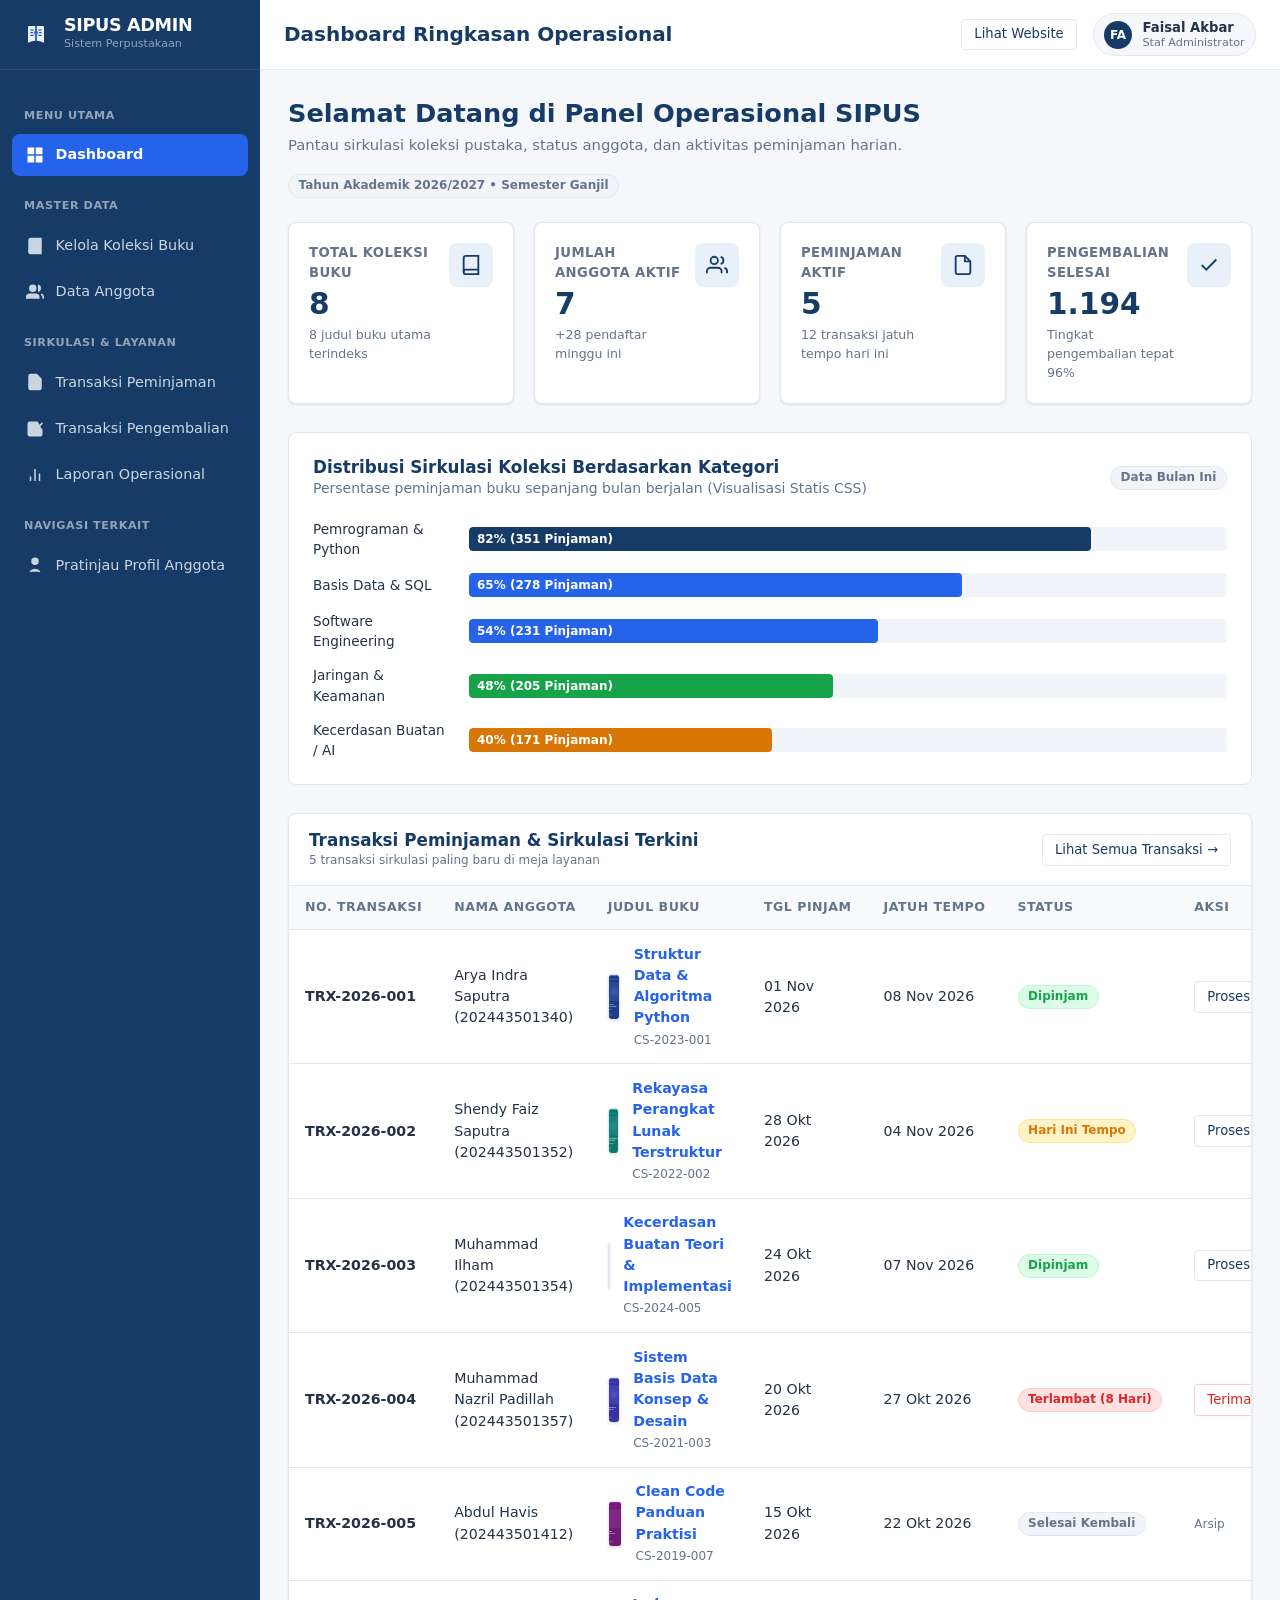
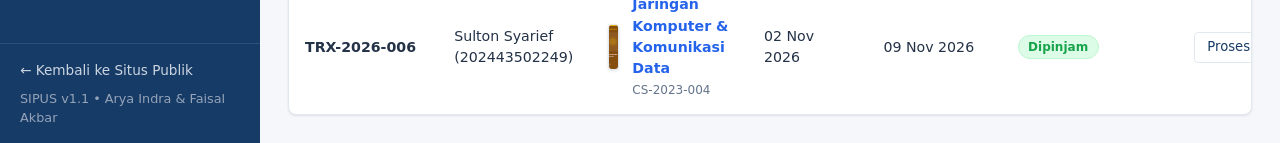
==== dashboard.html @ 01eb5b6e "alvaro anjing" ====
<!DOCTYPE html>
<html lang="id">
<head>
  <meta charset="UTF-8">
  <meta name="viewport" content="width=device-width, initial-scale=1.0">
  <title>Dashboard Administrasi - SIPUS</title>
  <link rel="stylesheet" href="css/style.css">
</head>
<body>

  <div class="admin-shell">
    <!-- Sidebar Navigasi Admin (FR-005) -->
    <aside class="admin-sidebar">
      <div class="admin-sidebar-header">
        <a href="dashboard.html" class="admin-brand">
          <img src="assets/images/logo.svg" alt="SIPUS Logo" style="width: 32px; height: 32px;">
          <div>
            <div class="brand-name" style="font-size: 1.1rem;">SIPUS ADMIN</div>
            <div class="brand-subtitle" style="font-size: 0.7rem;">Sistem Perpustakaan</div>
          </div>
        </a>
      </div>

      <nav class="admin-sidebar-nav">
        <div class="nav-section-title">Menu Utama</div>
        <a href="dashboard.html" class="sidebar-link active">
          <svg class="sidebar-icon" viewBox="0 0 24 24" fill="none" stroke="currentColor" stroke-width="2"><rect x="3" y="3" width="7" height="7"></rect><rect x="14" y="3" width="7" height="7"></rect><rect x="14" y="14" width="7" height="7"></rect><rect x="3" y="14" width="7" height="7"></rect></svg>
          Dashboard
        </a>

        <div class="nav-section-title">Master Data</div>
        <a href="buku.html" class="sidebar-link">
          <svg class="sidebar-icon" viewBox="0 0 24 24" fill="none" stroke="currentColor" stroke-width="2"><path d="M4 19.5A2.5 2.5 0 0 1 6.5 17H20"></path><path d="M6.5 2H20v20H6.5A2.5 2.5 0 0 1 4 19.5v-15A2.5 2.5 0 0 1 6.5 2z"></path></svg>
          Kelola Koleksi Buku
        </a>
        <a href="anggota.html" class="sidebar-link">
          <svg class="sidebar-icon" viewBox="0 0 24 24" fill="none" stroke="currentColor" stroke-width="2"><path d="M17 21v-2a4 4 0 0 0-4-4H5a4 4 0 0 0-4 4v2"></path><circle cx="9" cy="7" r="4"></circle><path d="M23 21v-2a4 4 0 0 0-3-3.87"></path><path d="M16 3.13a4 4 0 0 1 0 7.75"></path></svg>
          Data Anggota
        </a>

        <div class="nav-section-title">Sirkulasi & Layanan</div>
        <a href="peminjaman.html" class="sidebar-link">
          <svg class="sidebar-icon" viewBox="0 0 24 24" fill="none" stroke="currentColor" stroke-width="2"><path d="M14 2H6a2 2 0 0 0-2 2v16a2 2 0 0 0 2 2h12a2 2 0 0 0 2-2V8z"></path><polyline points="14 2 14 8 20 8"></polyline><line x1="12" y1="18" x2="12" y2="12"></line><line x1="9" y1="15" x2="15" y2="15"></line></svg>
          Transaksi Peminjaman
        </a>
        <a href="pengembalian.html" class="sidebar-link">
          <svg class="sidebar-icon" viewBox="0 0 24 24" fill="none" stroke="currentColor" stroke-width="2"><polyline points="9 11 12 14 22 4"></polyline><path d="M21 12v7a2 2 0 0 1-2 2H5a2 2 0 0 1-2-2V5a2 2 0 0 1 2-2h11"></path></svg>
          Transaksi Pengembalian
        </a>
        <a href="laporan.html" class="sidebar-link">
          <svg class="sidebar-icon" viewBox="0 0 24 24" fill="none" stroke="currentColor" stroke-width="2"><line x1="18" y1="20" x2="18" y2="10"></line><line x1="12" y1="20" x2="12" y2="4"></line><line x1="6" y1="20" x2="6" y2="14"></line></svg>
          Laporan Operasional
        </a>

        <div class="nav-section-title">Navigasi Terkait</div>
        <a href="profil.html" class="sidebar-link">
          <svg class="sidebar-icon" viewBox="0 0 24 24" fill="none" stroke="currentColor" stroke-width="2"><circle cx="12" cy="7" r="4"></circle><path d="M5.5 21a8.5 8.5 0 0 1 13 0"></path></svg>
          Pratinjau Profil Anggota
        </a>
      </nav>

      <div class="admin-sidebar-footer">
        <a href="index.html">&larr; Kembali ke Situs Publik</a>
        <span>SIPUS v1.1 • Arya Indra &amp; Faisal Akbar</span>
      </div>
    </aside>

    <!-- Main Panel -->
    <div class="admin-main">
      <!-- Topbar -->
      <header class="admin-topbar">
        <div class="admin-topbar-title">
          <h2>Dashboard Ringkasan Operasional</h2>
        </div>

        <div class="admin-topbar-actions">
          <a href="index.html" class="btn btn-secondary btn-sm">Lihat Website</a>
          <div class="user-badge">
            <div class="user-avatar">FA</div>
            <div class="user-info">
              <div class="user-name">Faisal Akbar</div>
              <div class="user-role">Staf Administrator</div>
            </div>
          </div>
        </div>
      </header>

      <!-- Content Area -->
      <main class="admin-content">
        <!-- Page Header -->
        <div class="page-header">
          <div class="page-header-text">
            <h1>Selamat Datang di Panel Operasional SIPUS</h1>
            <p>Pantau sirkulasi koleksi pustaka, status anggota, dan aktivitas peminjaman harian.</p>
          </div>
          <div>
            <span class="badge badge-neutral">Tahun Akademik 2026/2027 • Semester Ganjil</span>
          </div>
        </div>

        <!-- 4 Stat Cards (FR-005) -->
        <div class="stats-grid">
          <div class="stat-card">
            <div class="stat-info">
              <span class="stat-label">Total Koleksi Buku</span>
              <span class="stat-value">1,480</span>
              <span class="stat-desc">8 judul buku utama terindeks</span>
            </div>
            <div class="stat-icon-wrap">
              <svg width="22" height="22" viewBox="0 0 24 24" fill="none" stroke="currentColor" stroke-width="2"><path d="M4 19.5A2.5 2.5 0 0 1 6.5 17H20"></path><path d="M6.5 2H20v20H6.5A2.5 2.5 0 0 1 4 19.5v-15A2.5 2.5 0 0 1 6.5 2z"></path></svg>
            </div>
          </div>

          <div class="stat-card">
            <div class="stat-info">
              <span class="stat-label">Jumlah Anggota Aktif</span>
              <span class="stat-value">3,240</span>
              <span class="stat-desc">+28 pendaftar minggu ini</span>
            </div>
            <div class="stat-icon-wrap">
              <svg width="22" height="22" viewBox="0 0 24 24" fill="none" stroke="currentColor" stroke-width="2"><path d="M17 21v-2a4 4 0 0 0-4-4H5a4 4 0 0 0-4 4v2"></path><circle cx="9" cy="7" r="4"></circle><path d="M23 21v-2a4 4 0 0 0-3-3.87"></path><path d="M16 3.13a4 4 0 0 1 0 7.75"></path></svg>
            </div>
          </div>

          <div class="stat-card">
            <div class="stat-info">
              <span class="stat-label">Peminjaman Aktif</span>
              <span class="stat-value">428</span>
              <span class="stat-desc">12 transaksi jatuh tempo hari ini</span>
            </div>
            <div class="stat-icon-wrap">
              <svg width="22" height="22" viewBox="0 0 24 24" fill="none" stroke="currentColor" stroke-width="2"><path d="M14 2H6a2 2 0 0 0-2 2v16a2 2 0 0 0 2 2h12a2 2 0 0 0 2-2V8z"></path><polyline points="14 2 14 8 20 8"></polyline></svg>
            </div>
          </div>

          <div class="stat-card">
            <div class="stat-info">
              <span class="stat-label">Pengembalian Selesai</span>
              <span class="stat-value">1,192</span>
              <span class="stat-desc">Tingkat pengembalian tepat 96%</span>
            </div>
            <div class="stat-icon-wrap">
              <svg width="22" height="22" viewBox="0 0 24 24" fill="none" stroke="currentColor" stroke-width="2"><polyline points="20 6 9 17 4 12"></polyline></svg>
            </div>
          </div>
        </div>

        <!-- Visual Statis Berbasis HTML/CSS (FR-005) -->
        <div class="report-chart-box">
          <div style="display: flex; justify-content: space-between; align-items: center; margin-bottom: 0.5rem;">
            <div>
              <h3 class="card-title">Distribusi Sirkulasi Koleksi Berdasarkan Kategori</h3>
              <p class="text-sm text-muted" style="margin: 0;">Persentase peminjaman buku sepanjang bulan berjalan (Visualisasi Statis CSS)</p>
            </div>
            <span class="badge badge-neutral">Data Bulan Ini</span>
          </div>

          <div class="bar-chart-static">
            <div class="bar-row">
              <span class="bar-label">Pemrograman & Python</span>
              <div class="bar-track">
                <div class="bar-fill bar-fill-navy" style="width: 82%;">82% (351 Pinjaman)</div>
              </div>
            </div>
            <div class="bar-row">
              <span class="bar-label">Basis Data & SQL</span>
              <div class="bar-track">
                <div class="bar-fill bar-fill-accent" style="width: 65%;">65% (278 Pinjaman)</div>
              </div>
            </div>
            <div class="bar-row">
              <span class="bar-label">Software Engineering</span>
              <div class="bar-track">
                <div class="bar-fill bar-fill-accent" style="width: 54%;">54% (231 Pinjaman)</div>
              </div>
            </div>
            <div class="bar-row">
              <span class="bar-label">Jaringan & Keamanan</span>
              <div class="bar-track">
                <div class="bar-fill bar-fill-success" style="width: 48%;">48% (205 Pinjaman)</div>
              </div>
            </div>
            <div class="bar-row">
              <span class="bar-label">Kecerdasan Buatan / AI</span>
              <div class="bar-track">
                <div class="bar-fill bar-fill-warning" style="width: 40%;">40% (171 Pinjaman)</div>
              </div>
            </div>
          </div>
        </div>

        <!-- Tabel Transaksi Terbaru (FR-005) -->
        <div class="card">
          <div class="card-header">
            <div>
              <h3 class="card-title">Transaksi Peminjaman & Sirkulasi Terkini</h3>
              <p class="text-xs text-muted" style="margin: 0;">5 transaksi sirkulasi paling baru di meja layanan</p>
            </div>
            <a href="peminjaman.html" class="btn btn-secondary btn-sm">Lihat Semua Transaksi &rarr;</a>
          </div>

          <div class="table-responsive">
            <table class="data-table">
              <thead>
                <tr>
                  <th>No. Transaksi</th>
                  <th>Nama Anggota</th>
                  <th>Judul Buku</th>
                  <th>Tgl Pinjam</th>
                  <th>Jatuh Tempo</th>
                  <th>Status</th>
                  <th>Aksi</th>
                </tr>
              </thead>
              <tbody>
                <tr>
                  <td><strong>TRX-2026-001</strong></td>
                  <td>Arya Indra Saputra (202443501340)</td>
                  <td>
                    <div class="table-book-cell">
                      <a href="detail-buku.html"><img src="assets/images/books/buku-1.svg" alt="Sampul" class="table-book-thumb" style="width: 34px; height: 46px;"></a>
                      <div>
                        <div style="font-weight: 600;"><a href="detail-buku.html">Struktur Data &amp; Algoritma Python</a></div>
                        <span class="text-xs text-muted">CS-2023-001</span>
                      </div>
                    </div>
                  </td>
                  <td>01 Nov 2026</td>
                  <td>08 Nov 2026</td>
                  <td><span class="badge badge-success">Dipinjam</span></td>
                  <td><a href="pengembalian.html" class="btn btn-secondary btn-sm">Proses Kembali</a></td>
                </tr>
                <tr>
                  <td><strong>TRX-2026-002</strong></td>
                  <td>Shendy Faiz Saputra (202443501352)</td>
                  <td>
                    <div class="table-book-cell">
                      <a href="detail-buku.html"><img src="assets/images/books/buku-2.svg" alt="Sampul" class="table-book-thumb" style="width: 34px; height: 46px;"></a>
                      <div>
                        <div style="font-weight: 600;"><a href="detail-buku.html">Rekayasa Perangkat Lunak Terstruktur</a></div>
                        <span class="text-xs text-muted">CS-2022-002</span>
                      </div>
                    </div>
                  </td>
                  <td>28 Okt 2026</td>
                  <td>04 Nov 2026</td>
                  <td><span class="badge badge-warning">Hari Ini Tempo</span></td>
                  <td><a href="pengembalian.html" class="btn btn-secondary btn-sm">Proses Kembali</a></td>
                </tr>
                <tr>
                  <td><strong>TRX-2026-003</strong></td>
                  <td>Muhammad Ilham (202443501354)</td>
                  <td>
                    <div class="table-book-cell">
                      <a href="detail-buku.html"><img src="assets/images/books/buku-5.svg" alt="Sampul" class="table-book-thumb" style="width: 34px; height: 46px;"></a>
                      <div>
                        <div style="font-weight: 600;"><a href="detail-buku.html">Kecerdasan Buatan Teori &amp; Implementasi</a></div>
                        <span class="text-xs text-muted">CS-2024-005</span>
                      </div>
                    </div>
                  </td>
                  <td>24 Okt 2026</td>
                  <td>07 Nov 2026</td>
                  <td><span class="badge badge-success">Dipinjam</span></td>
                  <td><a href="pengembalian.html" class="btn btn-secondary btn-sm">Proses Kembali</a></td>
                </tr>
                <tr>
                  <td><strong>TRX-2026-004</strong></td>
                  <td>Muhammad Nazril Padillah (202443501357)</td>
                  <td>
                    <div class="table-book-cell">
                      <a href="detail-buku.html"><img src="assets/images/books/buku-3.svg" alt="Sampul" class="table-book-thumb" style="width: 34px; height: 46px;"></a>
                      <div>
                        <div style="font-weight: 600;"><a href="detail-buku.html">Sistem Basis Data Konsep &amp; Desain</a></div>
                        <span class="text-xs text-muted">CS-2021-003</span>
                      </div>
                    </div>
                  </td>
                  <td>20 Okt 2026</td>
                  <td>27 Okt 2026</td>
                  <td><span class="badge badge-danger">Terlambat (8 Hari)</span></td>
                  <td><a href="pengembalian.html" class="btn btn-danger btn-sm">Terima Denda</a></td>
                </tr>
                <tr>
                  <td><strong>TRX-2026-005</strong></td>
                  <td>Abdul Havis (202443501412)</td>
                  <td>
                    <div class="table-book-cell">
                      <a href="detail-buku.html"><img src="assets/images/books/buku-7.svg" alt="Sampul" class="table-book-thumb" style="width: 34px; height: 46px;"></a>
                      <div>
                        <div style="font-weight: 600;"><a href="detail-buku.html">Clean Code Panduan Praktisi</a></div>
                        <span class="text-xs text-muted">CS-2019-007</span>
                      </div>
                    </div>
                  </td>
                  <td>15 Okt 2026</td>
                  <td>22 Okt 2026</td>
                  <td><span class="badge badge-neutral">Selesai Kembali</span></td>
                  <td><span class="text-xs text-muted">Arsip</span></td>
                </tr>
                <tr>
                  <td><strong>TRX-2026-006</strong></td>
                  <td>Sulton Syarief (202443502249)</td>
                  <td>
                    <div class="table-book-cell">
                      <a href="detail-buku.html"><img src="assets/images/books/buku-4.svg" alt="Sampul" class="table-book-thumb" style="width: 34px; height: 46px;"></a>
                      <div>
                        <div style="font-weight: 600;"><a href="detail-buku.html">Jaringan Komputer &amp; Komunikasi Data</a></div>
                        <span class="text-xs text-muted">CS-2023-004</span>
                      </div>
                    </div>
                  </td>
                  <td>02 Nov 2026</td>
                  <td>09 Nov 2026</td>
                  <td><span class="badge badge-success">Dipinjam</span></td>
                  <td><a href="pengembalian.html" class="btn btn-secondary btn-sm">Proses Kembali</a></td>
                </tr>
              </tbody>
            </table>
          </div>
        </div>

      </main>
    </div>
  </div>

  <script src="js/sipus.js"></script>
</body>
</html>
---- css/style.css ----
/* ==========================================================================
   SIPUS - SISTEM INFORMASI PERPUSTAKAAN
   Stylesheet Utama (CSS3 Pure - No Framework, No JS)
   Tema: Modern Academic Library
   Acuan: PRD SIPUS Revisi v1.1
   ========================================================================== */

/* --------------------------------------------------------------------------
   1. CSS Variables / Design Tokens
   -------------------------------------------------------------------------- */
:root {
  --primary-navy: #173B67;
  --primary-navy-dark: #0f2744;
  --primary-navy-light: #204c82;
  --secondary-blue: #2563EB;
  --secondary-blue-hover: #1d4ed8;
  --light-blue: #E8F1FA;
  --light-blue-hover: #dbeafe;
  --page-bg: #F5F7FA;
  --surface-white: #FFFFFF;
  --main-text: #243247;
  --secondary-text: #64748B;
  --muted-text: #94A3B8;
  --border-color: #E2E8F0;
  --border-focus: #2563EB;

  /* Status Colors */
  --success: #16A34A;
  --success-bg: #DCFCE7;
  --success-border: #BBF7D0;
  --warning: #D97706;
  --warning-bg: #FEF3C7;
  --warning-border: #FDE68A;
  --danger: #DC2626;
  --danger-bg: #FEE2E2;
  --danger-border: #FECACA;
  --info: #0284C7;
  --info-bg: #E0F2FE;
  --info-border: #BAE6FD;

  /* Typography */
  --font-sans: system-ui, -apple-system, BlinkMacSystemFont, "Segoe UI", Roboto, "Helvetica Neue", Arial, sans-serif;
  --font-mono: ui-monospace, SFMono-Regular, Menlo, Monaco, Consolas, "Liberation Mono", "Courier New", monospace;

  /* Elevation */
  --shadow-sm: 0 1px 2px 0 rgba(15, 23, 42, 0.05);
  --shadow-md: 0 4px 6px -1px rgba(15, 23, 42, 0.07), 0 2px 4px -2px rgba(15, 23, 42, 0.05);
  --shadow-card: 0 1px 3px rgba(15, 23, 42, 0.06), 0 1px 2px rgba(15, 23, 42, 0.04);

  /* Radius */
  --radius-sm: 4px;
  --radius-md: 8px;
  --radius-lg: 12px;
  --radius-full: 9999px;

  /* Spacing */
  --header-height: 70px;
  --sidebar-width: 260px;
  --container-max: 1200px;
}

/* --------------------------------------------------------------------------
   2. Base & Reset
   -------------------------------------------------------------------------- */
*, *::before, *::after {
  box-sizing: border-box;
  margin: 0;
  padding: 0;
}

html {
  font-size: 16px;
  line-height: 1.5;
  color: var(--main-text);
  background-color: var(--page-bg);
  font-family: var(--font-sans);
  -webkit-font-smoothing: antialiased;
  -moz-osx-font-smoothing: grayscale;
}

body {
  min-height: 100vh;
  display: flex;
  flex-direction: column;
  background-color: var(--page-bg);
  color: var(--main-text);
}

img, svg {
  display: block;
  max-width: 100%;
  height: auto;
}

a {
  color: var(--secondary-blue);
  text-decoration: none;
  transition: color 0.15s ease-in-out;
}

a:hover {
  color: var(--secondary-blue-hover);
  text-decoration: underline;
}

ul, ol {
  list-style: none;
}

button, input, select, textarea {
  font: inherit;
  color: inherit;
}

table {
  border-collapse: collapse;
  width: 100%;
}

/* --------------------------------------------------------------------------
   3. Typography Utilities
   -------------------------------------------------------------------------- */
h1, h2, h3, h4, h5, h6 {
  color: var(--primary-navy);
  font-weight: 700;
  line-height: 1.25;
}

h1 { font-size: 2rem; margin-bottom: 0.75rem; }
h2 { font-size: 1.5rem; margin-bottom: 0.5rem; }
h3 { font-size: 1.25rem; margin-bottom: 0.5rem; }
h4 { font-size: 1.1rem; margin-bottom: 0.25rem; }

p {
  color: var(--main-text);
  margin-bottom: 0.75rem;
}

.text-muted {
  color: var(--secondary-text);
}

.text-sm {
  font-size: 0.875rem;
}

.text-xs {
  font-size: 0.75rem;
}

.text-center { text-align: center; }
.text-right { text-align: right; }

.font-medium { font-weight: 500; }
.font-semibold { font-weight: 600; }
.font-bold { font-weight: 700; }

/* --------------------------------------------------------------------------
   4. Layout Containers
   -------------------------------------------------------------------------- */
.container {
  width: 100%;
  max-width: var(--container-max);
  margin-left: auto;
  margin-right: auto;
  padding-left: 1.5rem;
  padding-right: 1.5rem;
}

.public-layout {
  display: flex;
  flex-direction: column;
  min-height: 100vh;
}

.public-layout main {
  flex: 1;
}

/* --------------------------------------------------------------------------
   5. Public Header & Navigation
   -------------------------------------------------------------------------- */
.public-header {
  background-color: var(--surface-white);
  border-bottom: 1px solid var(--border-color);
  position: sticky;
  top: 0;
  z-index: 100;
}

.navbar {
  display: flex;
  align-items: center;
  justify-content: space-between;
  height: var(--header-height);
  gap: 1.5rem;
}

.brand-link {
  display: flex;
  align-items: center;
  gap: 0.75rem;
  text-decoration: none;
}

.brand-logo {
  width: 36px;
  height: 36px;
}

.brand-title {
  display: flex;
  flex-direction: column;
}

.brand-name {
  font-size: 1.2rem;
  font-weight: 800;
  color: var(--primary-navy);
  letter-spacing: -0.02em;
  line-height: 1.1;
}

.brand-subtitle {
  font-size: 0.72rem;
  color: var(--secondary-text);
  font-weight: 500;
}

.nav-menu {
  display: flex;
  align-items: center;
  gap: 0.5rem;
}

.nav-link {
  display: inline-flex;
  align-items: center;
  padding: 0.5rem 0.85rem;
  font-size: 0.925rem;
  font-weight: 500;
  color: var(--main-text);
  border-radius: var(--radius-sm);
  text-decoration: none;
  transition: all 0.15s ease;
}

.nav-link:hover {
  color: var(--primary-navy);
  background-color: var(--light-blue);
  text-decoration: none;
}

.nav-link.active {
  color: var(--secondary-blue);
  background-color: var(--light-blue);
  font-weight: 600;
}

.nav-actions {
  display: flex;
  align-items: center;
  gap: 0.75rem;
}

/* --------------------------------------------------------------------------
   6. Buttons & Inputs
   -------------------------------------------------------------------------- */
.btn {
  display: inline-flex;
  align-items: center;
  justify-content: center;
  gap: 0.5rem;
  padding: 0.55rem 1.1rem;
  font-size: 0.925rem;
  font-weight: 500;
  line-height: 1.4;
  border-radius: var(--radius-md);
  border: 1px solid transparent;
  cursor: pointer;
  text-decoration: none;
  transition: all 0.15s ease-in-out;
  white-space: nowrap;
}

.btn-primary {
  background-color: var(--primary-navy);
  color: var(--surface-white);
  border-color: var(--primary-navy);
}

.btn-primary:hover {
  background-color: var(--primary-navy-dark);
  border-color: var(--primary-navy-dark);
  color: var(--surface-white);
  text-decoration: none;
}

.btn-secondary {
  background-color: var(--surface-white);
  color: var(--primary-navy);
  border-color: var(--border-color);
}

.btn-secondary:hover {
  background-color: var(--light-blue);
  border-color: var(--border-color);
  color: var(--primary-navy);
  text-decoration: none;
}

.btn-accent {
  background-color: var(--secondary-blue);
  color: var(--surface-white);
  border-color: var(--secondary-blue);
}

.btn-accent:hover {
  background-color: var(--secondary-blue-hover);
  border-color: var(--secondary-blue-hover);
  color: var(--surface-white);
  text-decoration: none;
}

.btn-sm {
  padding: 0.35rem 0.75rem;
  font-size: 0.825rem;
  border-radius: var(--radius-sm);
}

.btn-danger {
  background-color: var(--surface-white);
  color: var(--danger);
  border-color: var(--danger-border);
}

.btn-danger:hover {
  background-color: var(--danger-bg);
  color: var(--danger);
  text-decoration: none;
}

.form-group {
  margin-bottom: 1.15rem;
}

.form-label {
  display: block;
  font-size: 0.875rem;
  font-weight: 600;
  color: var(--main-text);
  margin-bottom: 0.4rem;
}

.form-control {
  width: 100%;
  padding: 0.55rem 0.85rem;
  font-size: 0.925rem;
  border: 1px solid var(--border-color);
  border-radius: var(--radius-md);
  background-color: var(--surface-white);
  color: var(--main-text);
  transition: border-color 0.15s ease, box-shadow 0.15s ease;
}

.form-control:focus {
  outline: none;
  border-color: var(--border-focus);
  box-shadow: 0 0 0 3px rgba(37, 99, 235, 0.15);
}

.form-control::placeholder {
  color: var(--muted-text);
}

textarea.form-control {
  resize: vertical;
  min-height: 80px;
}

.form-hint {
  font-size: 0.78rem;
  color: var(--secondary-text);
  margin-top: 0.3rem;
}

.form-row {
  display: grid;
  grid-template-columns: repeat(auto-fit, minmax(220px, 1fr));
  gap: 1rem;
}

.form-check {
  display: flex;
  align-items: center;
  gap: 0.5rem;
  cursor: pointer;
  user-select: none;
}

.form-check input[type="checkbox"] {
  width: 1rem;
  height: 1rem;
  cursor: pointer;
}

/* --------------------------------------------------------------------------
   7. Badges & Status Indicators
   -------------------------------------------------------------------------- */
.badge {
  display: inline-flex;
  align-items: center;
  gap: 0.35rem;
  padding: 0.2rem 0.6rem;
  font-size: 0.75rem;
  font-weight: 600;
  border-radius: var(--radius-full);
  line-height: 1.3;
  white-space: nowrap;
}

.badge-success {
  background-color: var(--success-bg);
  color: var(--success);
  border: 1px solid var(--success-border);
}

.badge-warning {
  background-color: var(--warning-bg);
  color: var(--warning);
  border: 1px solid var(--warning-border);
}

.badge-danger {
  background-color: var(--danger-bg);
  color: var(--danger);
  border: 1px solid var(--danger-border);
}

.badge-info {
  background-color: var(--info-bg);
  color: var(--info);
  border: 1px solid var(--info-border);
}

.badge-neutral {
  background-color: #F1F5F9;
  color: var(--secondary-text);
  border: 1px solid var(--border-color);
}

.status-dot {
  width: 6px;
  height: 6px;
  border-radius: 50%;
  display: inline-block;
}

.status-dot-success { background-color: var(--success); }
.status-dot-warning { background-color: var(--warning); }
.status-dot-danger { background-color: var(--danger); }

/* --------------------------------------------------------------------------
   8. Cards & Panels
   -------------------------------------------------------------------------- */
.card {
  background-color: var(--surface-white);
  border: 1px solid var(--border-color);
  border-radius: var(--radius-md);
  box-shadow: var(--shadow-card);
  overflow: hidden;
}

.card-header {
  padding: 1rem 1.25rem;
  border-bottom: 1px solid var(--border-color);
  display: flex;
  align-items: center;
  justify-content: space-between;
  gap: 1rem;
}

.card-title {
  font-size: 1.05rem;
  font-weight: 600;
  color: var(--primary-navy);
  margin: 0;
}

.card-body {
  padding: 1.25rem;
}

.card-footer {
  padding: 0.85rem 1.25rem;
  border-top: 1px solid var(--border-color);
  background-color: #FAFCFE;
}

/* --------------------------------------------------------------------------
   9. Tables (Data Table)
   -------------------------------------------------------------------------- */
.table-responsive {
  width: 100%;
  overflow-x: auto;
  -webkit-overflow-scrolling: touch;
}

.data-table {
  width: 100%;
  font-size: 0.885rem;
  text-align: left;
}

.data-table th {
  background-color: #F8FAFC;
  color: var(--secondary-text);
  font-weight: 600;
  padding: 0.75rem 1rem;
  border-bottom: 1px solid var(--border-color);
  font-size: 0.785rem;
  text-transform: uppercase;
  letter-spacing: 0.04em;
  white-space: nowrap;
}

.data-table td {
  padding: 0.85rem 1rem;
  border-bottom: 1px solid var(--border-color);
  color: var(--main-text);
  vertical-align: middle;
}

.data-table tbody tr:hover {
  background-color: #F8FAFC;
}

.data-table tbody tr:last-child td {
  border-bottom: none;
}

.table-actions {
  display: flex;
  align-items: center;
  gap: 0.4rem;
}

.table-book-thumb {
  width: 44px;
  height: 60px;
  object-fit: cover;
  border-radius: var(--radius-sm);
  box-shadow: 0 1px 3px rgba(15, 23, 42, 0.12);
  border: 1px solid var(--border-color);
  background-color: #F1F5F9;
  flex-shrink: 0;
  display: block;
  transition: transform 0.15s ease, box-shadow 0.15s ease;
}

.table-book-thumb:hover {
  transform: scale(1.05);
  box-shadow: var(--shadow-md);
}

.table-book-cell {
  display: flex;
  align-items: center;
  gap: 0.85rem;
}

/* --------------------------------------------------------------------------
   10. Admin Shell Layout (Sidebar + Topbar + Content)
   -------------------------------------------------------------------------- */
.admin-shell {
  display: flex;
  min-height: 100vh;
  background-color: var(--page-bg);
}

.admin-sidebar {
  width: var(--sidebar-width);
  background-color: var(--primary-navy);
  color: #E2E8F0;
  display: flex;
  flex-direction: column;
  flex-shrink: 0;
}

.admin-sidebar-header {
  height: var(--header-height);
  padding: 0 1.25rem;
  display: flex;
  align-items: center;
  border-bottom: 1px solid rgba(255, 255, 255, 0.1);
  gap: 0.75rem;
}

.admin-brand {
  display: flex;
  align-items: center;
  gap: 0.75rem;
  text-decoration: none;
  color: #FFFFFF;
}

.admin-brand .brand-name {
  color: #FFFFFF;
}

.admin-brand .brand-subtitle {
  color: #94A3B8;
}

.admin-sidebar-nav {
  flex: 1;
  padding: 1.25rem 0.75rem;
  display: flex;
  flex-direction: column;
  gap: 0.25rem;
  overflow-y: auto;
}

.nav-section-title {
  font-size: 0.7rem;
  font-weight: 700;
  color: #94A3B8;
  text-transform: uppercase;
  letter-spacing: 0.05em;
  padding: 0.6rem 0.75rem 0.35rem 0.75rem;
  margin-top: 0.5rem;
}

.sidebar-link {
  display: flex;
  align-items: center;
  gap: 0.75rem;
  padding: 0.65rem 0.85rem;
  color: #CBD5E1;
  font-size: 0.9rem;
  font-weight: 500;
  border-radius: var(--radius-md);
  text-decoration: none;
  transition: all 0.15s ease;
}

.sidebar-link:hover {
  background-color: rgba(255, 255, 255, 0.08);
  color: #FFFFFF;
  text-decoration: none;
}

.sidebar-link.active {
  background-color: var(--secondary-blue);
  color: #FFFFFF;
  font-weight: 600;
}

.sidebar-icon {
  width: 18px;
  height: 18px;
  flex-shrink: 0;
  fill: currentColor;
}

.admin-sidebar-footer {
  padding: 1rem 1.25rem;
  border-top: 1px solid rgba(255, 255, 255, 0.1);
  font-size: 0.8rem;
  color: #94A3B8;
  display: flex;
  flex-direction: column;
  gap: 0.5rem;
}

.admin-sidebar-footer a {
  color: #CBD5E1;
  text-decoration: none;
  font-size: 0.85rem;
}

.admin-sidebar-footer a:hover {
  color: #FFFFFF;
  text-decoration: underline;
}

.admin-main {
  flex: 1;
  display: flex;
  flex-direction: column;
  min-width: 0; /* prevent flex blowout */
}

.admin-topbar {
  height: var(--header-height);
  background-color: var(--surface-white);
  border-bottom: 1px solid var(--border-color);
  padding: 0 1.5rem;
  display: flex;
  align-items: center;
  justify-content: space-between;
  gap: 1rem;
  position: sticky;
  top: 0;
  z-index: 50;
}

.admin-topbar-title {
  display: flex;
  align-items: center;
  gap: 0.75rem;
}

.admin-topbar-title h2 {
  font-size: 1.25rem;
  margin: 0;
}

.admin-topbar-actions {
  display: flex;
  align-items: center;
  gap: 1rem;
}

.user-badge {
  display: flex;
  align-items: center;
  gap: 0.65rem;
  padding: 0.35rem 0.65rem;
  background-color: var(--page-bg);
  border-radius: var(--radius-full);
  border: 1px solid var(--border-color);
}

.user-avatar {
  width: 28px;
  height: 28px;
  border-radius: 50%;
  background-color: var(--primary-navy);
  color: #FFFFFF;
  display: flex;
  align-items: center;
  justify-content: center;
  font-size: 0.75rem;
  font-weight: 700;
}

.user-info {
  line-height: 1.2;
}

.user-name {
  font-size: 0.825rem;
  font-weight: 600;
  color: var(--main-text);
}

.user-role {
  font-size: 0.7rem;
  color: var(--secondary-text);
}

.admin-content {
  flex: 1;
  padding: 1.75rem;
}

.page-header {
  margin-bottom: 1.5rem;
  display: flex;
  align-items: center;
  justify-content: space-between;
  flex-wrap: wrap;
  gap: 1rem;
}

.page-header-text h1 {
  font-size: 1.6rem;
  margin-bottom: 0.25rem;
}

.page-header-text p {
  color: var(--secondary-text);
  font-size: 0.925rem;
  margin: 0;
}

/* --------------------------------------------------------------------------
   11. Stats Grid
   -------------------------------------------------------------------------- */
.stats-grid {
  display: grid;
  grid-template-columns: repeat(auto-fit, minmax(220px, 1fr));
  gap: 1.25rem;
  margin-bottom: 1.75rem;
}

.stat-card {
  background-color: var(--surface-white);
  border: 1px solid var(--border-color);
  border-radius: var(--radius-md);
  padding: 1.25rem;
  box-shadow: var(--shadow-card);
  display: flex;
  align-items: flex-start;
  justify-content: space-between;
}

.stat-info {
  display: flex;
  flex-direction: column;
}

.stat-label {
  font-size: 0.825rem;
  font-weight: 600;
  color: var(--secondary-text);
  text-transform: uppercase;
  letter-spacing: 0.03em;
  margin-bottom: 0.35rem;
}

.stat-value {
  font-size: 1.85rem;
  font-weight: 800;
  color: var(--primary-navy);
  line-height: 1.1;
  margin-bottom: 0.35rem;
}

.stat-desc {
  font-size: 0.785rem;
  color: var(--secondary-text);
}

.stat-icon-wrap {
  width: 44px;
  height: 44px;
  border-radius: var(--radius-md);
  background-color: var(--light-blue);
  color: var(--primary-navy);
  display: flex;
  align-items: center;
  justify-content: center;
  flex-shrink: 0;
}

/* --------------------------------------------------------------------------
   12. Book Cards (Katalog & Grid)
   -------------------------------------------------------------------------- */
.books-grid {
  display: grid;
  grid-template-columns: repeat(auto-fill, minmax(240px, 1fr));
  gap: 1.5rem;
}

.book-card {
  background-color: var(--surface-white);
  border: 1px solid var(--border-color);
  border-radius: var(--radius-md);
  box-shadow: var(--shadow-card);
  overflow: hidden;
  display: flex;
  flex-direction: column;
  transition: transform 0.15s ease, box-shadow 0.15s ease;
}

.book-card:hover {
  transform: translateY(-2px);
  box-shadow: var(--shadow-md);
}

.book-cover-wrap {
  aspect-ratio: 3/4;
  background-color: #F1F5F9;
  position: relative;
  overflow: hidden;
  display: flex;
  align-items: center;
  justify-content: center;
}

.book-cover {
  width: 100%;
  height: 100%;
  object-fit: cover;
}

.book-badge-pos {
  position: absolute;
  top: 0.75rem;
  right: 0.75rem;
}

.book-info {
  padding: 1.1rem;
  display: flex;
  flex-direction: column;
  flex: 1;
}

.book-category {
  font-size: 0.75rem;
  font-weight: 600;
  color: var(--secondary-blue);
  text-transform: uppercase;
  letter-spacing: 0.04em;
  margin-bottom: 0.3rem;
}

.book-title {
  font-size: 1.05rem;
  font-weight: 700;
  color: var(--primary-navy);
  line-height: 1.35;
  margin-bottom: 0.35rem;
}

.book-title a {
  color: inherit;
  text-decoration: none;
}

.book-title a:hover {
  color: var(--secondary-blue);
}

.book-author {
  font-size: 0.85rem;
  color: var(--secondary-text);
  margin-bottom: 0.75rem;
}

.book-meta {
  margin-top: auto;
  padding-top: 0.75rem;
  border-top: 1px solid var(--border-color);
  display: flex;
  align-items: center;
  justify-content: space-between;
  font-size: 0.8rem;
  color: var(--secondary-text);
}

/* --------------------------------------------------------------------------
   13. Public Home Specific Styles
   -------------------------------------------------------------------------- */
.hero-section {
  background-color: var(--surface-white);
  border-bottom: 1px solid var(--border-color);
  padding: 3.5rem 0 4rem 0;
}

.hero-grid {
  display: grid;
  grid-template-columns: 1.15fr 0.85fr;
  align-items: center;
  gap: 3rem;
}

.hero-content h1 {
  font-size: 2.6rem;
  font-weight: 800;
  color: var(--primary-navy);
  letter-spacing: -0.025em;
  line-height: 1.2;
  margin-bottom: 1rem;
}

.hero-content p {
  font-size: 1.1rem;
  color: var(--secondary-text);
  line-height: 1.6;
  margin-bottom: 2rem;
}

.hero-search-box {
  background-color: var(--page-bg);
  padding: 0.5rem;
  border-radius: var(--radius-lg);
  border: 1px solid var(--border-color);
  display: flex;
  gap: 0.5rem;
  box-shadow: var(--shadow-sm);
  margin-bottom: 1.25rem;
}

.hero-search-input {
  flex: 1;
  border: none;
  background: transparent;
  padding: 0.6rem 1rem;
  font-size: 1rem;
  outline: none;
}

.hero-illustration {
  display: flex;
  justify-content: center;
  align-items: center;
}

.hero-illustration img {
  border-radius: var(--radius-lg);
  box-shadow: var(--shadow-md);
  border: 1px solid var(--border-color);
  max-height: 380px;
  width: 100%;
  object-fit: cover;
}

.section {
  padding: 3.5rem 0;
}

.section-header {
  display: flex;
  align-items: flex-end;
  justify-content: space-between;
  margin-bottom: 2rem;
  gap: 1rem;
}

.section-title h2 {
  font-size: 1.65rem;
  margin-bottom: 0.25rem;
}

.section-title p {
  color: var(--secondary-text);
  margin: 0;
}

.features-grid {
  display: grid;
  grid-template-columns: repeat(auto-fit, minmax(280px, 1fr));
  gap: 1.5rem;
}

.feature-box {
  background-color: var(--surface-white);
  border: 1px solid var(--border-color);
  border-radius: var(--radius-md);
  padding: 1.75rem;
}

.feature-icon {
  width: 48px;
  height: 48px;
  border-radius: var(--radius-md);
  background-color: var(--light-blue);
  color: var(--primary-navy);
  display: flex;
  align-items: center;
  justify-content: center;
  margin-bottom: 1.25rem;
}

/* --------------------------------------------------------------------------
   14. Filter Bar & Search Mockups
   -------------------------------------------------------------------------- */
.filter-bar {
  background-color: var(--surface-white);
  border: 1px solid var(--border-color);
  border-radius: var(--radius-md);
  padding: 1rem 1.25rem;
  margin-bottom: 1.75rem;
  display: flex;
  align-items: center;
  justify-content: space-between;
  flex-wrap: wrap;
  gap: 1rem;
}

.filter-group {
  display: flex;
  align-items: center;
  gap: 0.75rem;
  flex-wrap: wrap;
}

.filter-chips {
  display: flex;
  align-items: center;
  gap: 0.5rem;
  flex-wrap: wrap;
}

.filter-chip {
  display: inline-block;
  padding: 0.35rem 0.85rem;
  font-size: 0.85rem;
  font-weight: 500;
  border-radius: var(--radius-full);
  background-color: #F1F5F9;
  color: var(--main-text);
  border: 1px solid var(--border-color);
  text-decoration: none;
  transition: all 0.15s ease;
}

.filter-chip:hover {
  background-color: var(--light-blue);
  color: var(--primary-navy);
  text-decoration: none;
}

.filter-chip.active {
  background-color: var(--primary-navy);
  color: #FFFFFF;
  border-color: var(--primary-navy);
}

/* --------------------------------------------------------------------------
   15. Book Detail View
   -------------------------------------------------------------------------- */
.detail-layout {
  display: grid;
  grid-template-columns: 320px 1fr;
  gap: 2.5rem;
  background-color: var(--surface-white);
  border: 1px solid var(--border-color);
  border-radius: var(--radius-lg);
  padding: 2.25rem;
  box-shadow: var(--shadow-card);
}

.detail-cover-col {
  display: flex;
  flex-direction: column;
  gap: 1.25rem;
}

.detail-cover-box {
  aspect-ratio: 3/4;
  border-radius: var(--radius-md);
  overflow: hidden;
  border: 1px solid var(--border-color);
  box-shadow: var(--shadow-sm);
  background-color: #F8FAFC;
}

.detail-cover-box img {
  width: 100%;
  height: 100%;
  object-fit: cover;
}

.detail-meta-table {
  width: 100%;
  margin-top: 1rem;
  border-top: 1px solid var(--border-color);
}

.detail-meta-table tr td {
  padding: 0.6rem 0;
  border-bottom: 1px solid var(--border-color);
  font-size: 0.9rem;
}

.detail-meta-table td:first-child {
  color: var(--secondary-text);
  width: 140px;
  font-weight: 500;
}

.detail-meta-table td:last-child {
  color: var(--main-text);
  font-weight: 600;
}

/* --------------------------------------------------------------------------
   16. Member Profile Layout
   -------------------------------------------------------------------------- */
.profile-grid {
  display: grid;
  grid-template-columns: 300px 1fr;
  gap: 2rem;
}

.profile-card {
  background-color: var(--surface-white);
  border: 1px solid var(--border-color);
  border-radius: var(--radius-md);
  padding: 2rem 1.5rem;
  text-align: center;
  box-shadow: var(--shadow-card);
}

.profile-avatar-large {
  width: 96px;
  height: 96px;
  border-radius: 50%;
  background-color: var(--primary-navy);
  color: #FFFFFF;
  display: inline-flex;
  align-items: center;
  justify-content: center;
  font-size: 2.25rem;
  font-weight: 700;
  margin-bottom: 1rem;
  box-shadow: 0 0 0 4px var(--light-blue);
}

.profile-meta-list {
  text-align: left;
  margin-top: 1.5rem;
  padding-top: 1.5rem;
  border-top: 1px solid var(--border-color);
}

.profile-meta-item {
  margin-bottom: 0.85rem;
}

.profile-meta-label {
  font-size: 0.785rem;
  color: var(--secondary-text);
  text-transform: uppercase;
  font-weight: 600;
  letter-spacing: 0.03em;
}

.profile-meta-value {
  font-size: 0.925rem;
  color: var(--main-text);
  font-weight: 500;
}

/* --------------------------------------------------------------------------
   17. Login Layout
   -------------------------------------------------------------------------- */
.auth-wrapper {
  min-height: calc(100vh - var(--header-height));
  display: flex;
  align-items: center;
  justify-content: center;
  padding: 2rem 1rem;
}

.auth-card {
  width: 100%;
  max-width: 440px;
  background-color: var(--surface-white);
  border: 1px solid var(--border-color);
  border-radius: var(--radius-lg);
  padding: 2.25rem;
  box-shadow: var(--shadow-md);
}

.auth-header {
  text-align: center;
  margin-bottom: 2rem;
}

.auth-logo {
  display: inline-flex;
  margin-bottom: 1rem;
}

/* --------------------------------------------------------------------------
   18. Public Footer
   -------------------------------------------------------------------------- */
.public-footer {
  background-color: var(--primary-navy);
  color: #CBD5E1;
  padding: 3rem 0 1.5rem 0;
  margin-top: auto;
  border-top: 1px solid rgba(255, 255, 255, 0.1);
}

.footer-grid {
  display: grid;
  grid-template-columns: 2fr 1fr 1fr 1fr;
  gap: 2.5rem;
  margin-bottom: 2.5rem;
}

.footer-col h4 {
  color: #FFFFFF;
  font-size: 1rem;
  margin-bottom: 1.1rem;
  font-weight: 600;
}

.footer-links {
  display: flex;
  flex-direction: column;
  gap: 0.6rem;
}

.footer-links a {
  color: #94A3B8;
  font-size: 0.885rem;
  text-decoration: none;
  transition: color 0.15s ease;
}

.footer-links a:hover {
  color: #FFFFFF;
  text-decoration: underline;
}

.footer-bottom {
  padding-top: 1.5rem;
  border-top: 1px solid rgba(255, 255, 255, 0.1);
  display: flex;
  align-items: center;
  justify-content: space-between;
  font-size: 0.825rem;
  color: #94A3B8;
  flex-wrap: wrap;
  gap: 1rem;
}

/* --------------------------------------------------------------------------
   19. Alert & Notice Boxes
   -------------------------------------------------------------------------- */
.notice-box {
  padding: 0.85rem 1.15rem;
  border-radius: var(--radius-md);
  font-size: 0.885rem;
  display: flex;
  align-items: center;
  gap: 0.75rem;
  margin-bottom: 1.25rem;
}

.notice-info {
  background-color: var(--light-blue);
  border: 1px solid #BFDBFE;
  color: var(--primary-navy);
}

.notice-warning {
  background-color: var(--warning-bg);
  border: 1px solid var(--warning-border);
  color: var(--warning);
}

/* --------------------------------------------------------------------------
   20. Static Report / Visualization Elements
   -------------------------------------------------------------------------- */
.report-chart-box {
  background-color: var(--surface-white);
  border: 1px solid var(--border-color);
  border-radius: var(--radius-md);
  padding: 1.5rem;
  margin-bottom: 1.75rem;
}

.bar-chart-static {
  display: flex;
  flex-direction: column;
  gap: 0.85rem;
  margin-top: 1.25rem;
}

.bar-row {
  display: flex;
  align-items: center;
  gap: 1rem;
}

.bar-label {
  width: 140px;
  font-size: 0.85rem;
  font-weight: 500;
  color: var(--main-text);
  flex-shrink: 0;
}

.bar-track {
  flex: 1;
  height: 24px;
  background-color: #F1F5F9;
  border-radius: var(--radius-sm);
  overflow: hidden;
  position: relative;
}

.bar-fill {
  height: 100%;
  background-color: var(--secondary-blue);
  border-radius: var(--radius-sm);
  display: flex;
  align-items: center;
  padding-left: 0.5rem;
  color: #FFFFFF;
  font-size: 0.75rem;
  font-weight: 600;
}

.bar-fill-navy { background-color: var(--primary-navy); }
.bar-fill-accent { background-color: var(--secondary-blue); }
.bar-fill-success { background-color: var(--success); }
.bar-fill-warning { background-color: var(--warning); }

/* --------------------------------------------------------------------------
   21. Responsive Media Queries
   Breakpoints:
   - Desktop: >= 1024px
   - Tablet: 768px - 1023px
   - Mobile: < 768px
   -------------------------------------------------------------------------- */

/* Tablet & Mobile (<= 1023px) */
@media (max-width: 1023px) {
  .hero-grid {
    grid-template-columns: 1fr;
    gap: 2rem;
  }

  .detail-layout {
    grid-template-columns: 260px 1fr;
    gap: 1.75rem;
  }

  .footer-grid {
    grid-template-columns: 1fr 1fr;
    gap: 2rem;
  }

  .admin-sidebar {
    width: 220px;
  }
}

/* Mobile (< 768px) */
@media (max-width: 767px) {
  .admin-shell {
    flex-direction: column;
  }

  .admin-sidebar {
    width: 100%;
  }

  .admin-sidebar-nav {
    flex-direction: row;
    flex-wrap: wrap;
    gap: 0.35rem;
    padding: 0.75rem;
  }

  .nav-section-title {
    display: none;
  }

  .admin-sidebar-footer {
    display: none;
  }

  .admin-topbar {
    padding: 0 1rem;
    height: auto;
    padding-top: 0.75rem;
    padding-bottom: 0.75rem;
    flex-wrap: wrap;
  }

  .admin-content {
    padding: 1rem;
  }

  .navbar {
    flex-wrap: wrap;
    height: auto;
    padding: 0.75rem 0;
  }

  .nav-menu {
    order: 3;
    width: 100%;
    overflow-x: auto;
    padding-top: 0.5rem;
    padding-bottom: 0.25rem;
  }

  .detail-layout {
    grid-template-columns: 1fr;
  }

  .detail-cover-col {
    max-width: 260px;
    margin: 0 auto;
  }

  .profile-grid {
    grid-template-columns: 1fr;
  }

  .footer-grid {
    grid-template-columns: 1fr;
    gap: 1.5rem;
  }

  .hero-content h1 {
    font-size: 2rem;
  }

  .hero-search-box {
    flex-direction: column;
  }

  .books-grid {
    grid-template-columns: repeat(auto-fill, minmax(180px, 1fr));
    gap: 1rem;
  }

  .filter-bar {
    flex-direction: column;
    align-items: stretch;
  }

  .filter-group {
    width: 100%;
  }

  .form-row {
    grid-template-columns: 1fr;
  }
}

/* --------------------------------------------------------------------------
   16. Interactive Modal Component
   -------------------------------------------------------------------------- */
.sipus-modal-overlay {
  position: fixed;
  top: 0;
  left: 0;
  right: 0;
  bottom: 0;
  background-color: rgba(15, 23, 42, 0.65);
  backdrop-filter: blur(4px);
  display: flex;
  align-items: center;
  justify-content: center;
  z-index: 9999;
  padding: 1rem;
  opacity: 0;
  visibility: hidden;
  transition: opacity 0.2s ease, visibility 0.2s ease;
}

.sipus-modal-overlay.active {
  opacity: 1;
  visibility: visible;
}

.sipus-modal {
  background-color: var(--surface-white);
  border-radius: var(--radius-lg);
  box-shadow: 0 20px 25px -5px rgba(0, 0, 0, 0.2), 0 10px 10px -5px rgba(0, 0, 0, 0.1);
  width: 100%;
  max-width: 560px;
  max-height: 90vh;
  display: flex;
  flex-direction: column;
  overflow: hidden;
  transform: translateY(16px) scale(0.98);
  transition: transform 0.2s cubic-bezier(0.16, 1, 0.3, 1);
  border: 1px solid var(--border-color);
}

.sipus-modal-overlay.active .sipus-modal {
  transform: translateY(0) scale(1);
}

.sipus-modal-header {
  padding: 1.15rem 1.5rem;
  border-bottom: 1px solid var(--border-color);
  display: flex;
  align-items: center;
  justify-content: space-between;
  background-color: #FAFCFF;
}

.sipus-modal-title {
  margin: 0;
  font-size: 1.15rem;
  font-weight: 700;
  color: var(--primary-navy);
}

.sipus-modal-close {
  background: none;
  border: none;
  font-size: 1.5rem;
  line-height: 1;
  color: var(--secondary-text);
  cursor: pointer;
  padding: 0.25rem;
  border-radius: var(--radius-sm);
  display: flex;
  align-items: center;
  justify-content: center;
  transition: color 0.15s, background-color 0.15s;
}

.sipus-modal-close:hover {
  color: var(--danger);
  background-color: var(--danger-bg);
}

.sipus-modal-body {
  padding: 1.5rem;
  overflow-y: auto;
  line-height: 1.6;
}

.sipus-modal-footer {
  padding: 1rem 1.5rem;
  border-top: 1px solid var(--border-color);
  background-color: #F8FAFC;
  display: flex;
  align-items: center;
  justify-content: flex-end;
  gap: 0.75rem;
}

/* --------------------------------------------------------------------------
   17. Toast Notifications Component
   -------------------------------------------------------------------------- */
.sipus-toast-container {
  position: fixed;
  top: 1.5rem;
  right: 1.5rem;
  z-index: 10000;
  display: flex;
  flex-direction: column;
  gap: 0.65rem;
  pointer-events: none;
}

.sipus-toast {
  pointer-events: auto;
  min-width: 280px;
  max-width: 400px;
  background-color: #FFFFFF;
  border-radius: var(--radius-md);
  box-shadow: 0 10px 15px -3px rgba(0, 0, 0, 0.1), 0 4px 6px -2px rgba(0, 0, 0, 0.05);
  padding: 0.85rem 1.1rem;
  display: flex;
  align-items: center;
  gap: 0.75rem;
  font-size: 0.885rem;
  font-weight: 500;
  color: var(--main-text);
  border-left: 4px solid var(--secondary-blue);
  animation: toastSlideIn 0.25s cubic-bezier(0.16, 1, 0.3, 1) forwards;
  transition: opacity 0.2s, transform 0.2s;
}

.sipus-toast-success {
  border-left-color: var(--success);
}

.sipus-toast-danger {
  border-left-color: var(--danger);
}

.sipus-toast-warning {
  border-left-color: var(--warning);
}

.sipus-toast-info {
  border-left-color: var(--info);
}

.sipus-toast-icon {
  flex-shrink: 0;
  display: flex;
  align-items: center;
  justify-content: center;
}

@keyframes toastSlideIn {
  from {
    opacity: 0;
    transform: translateX(30px);
  }
  to {
    opacity: 1;
    transform: translateX(0);
  }
}

/* --------------------------------------------------------------------------
   18. Print Media Styles (FR-010)
   -------------------------------------------------------------------------- */
@media print {
  .admin-sidebar,
  .admin-topbar,
  .public-header,
  .public-footer,
  .btn,
  .filter-bar,
  .card-footer,
  .sipus-modal-overlay,
  .sipus-toast-container {
    display: none !important;
  }

  body, .admin-shell, .admin-main, .admin-content {
    background: #FFFFFF !important;
    color: #000000 !important;
    padding: 0 !important;
    margin: 0 !important;
  }

  .card, .report-chart-box {
    border: 1px solid #CBD5E1 !important;
    box-shadow: none !important;
    break-inside: avoid;
  }
}
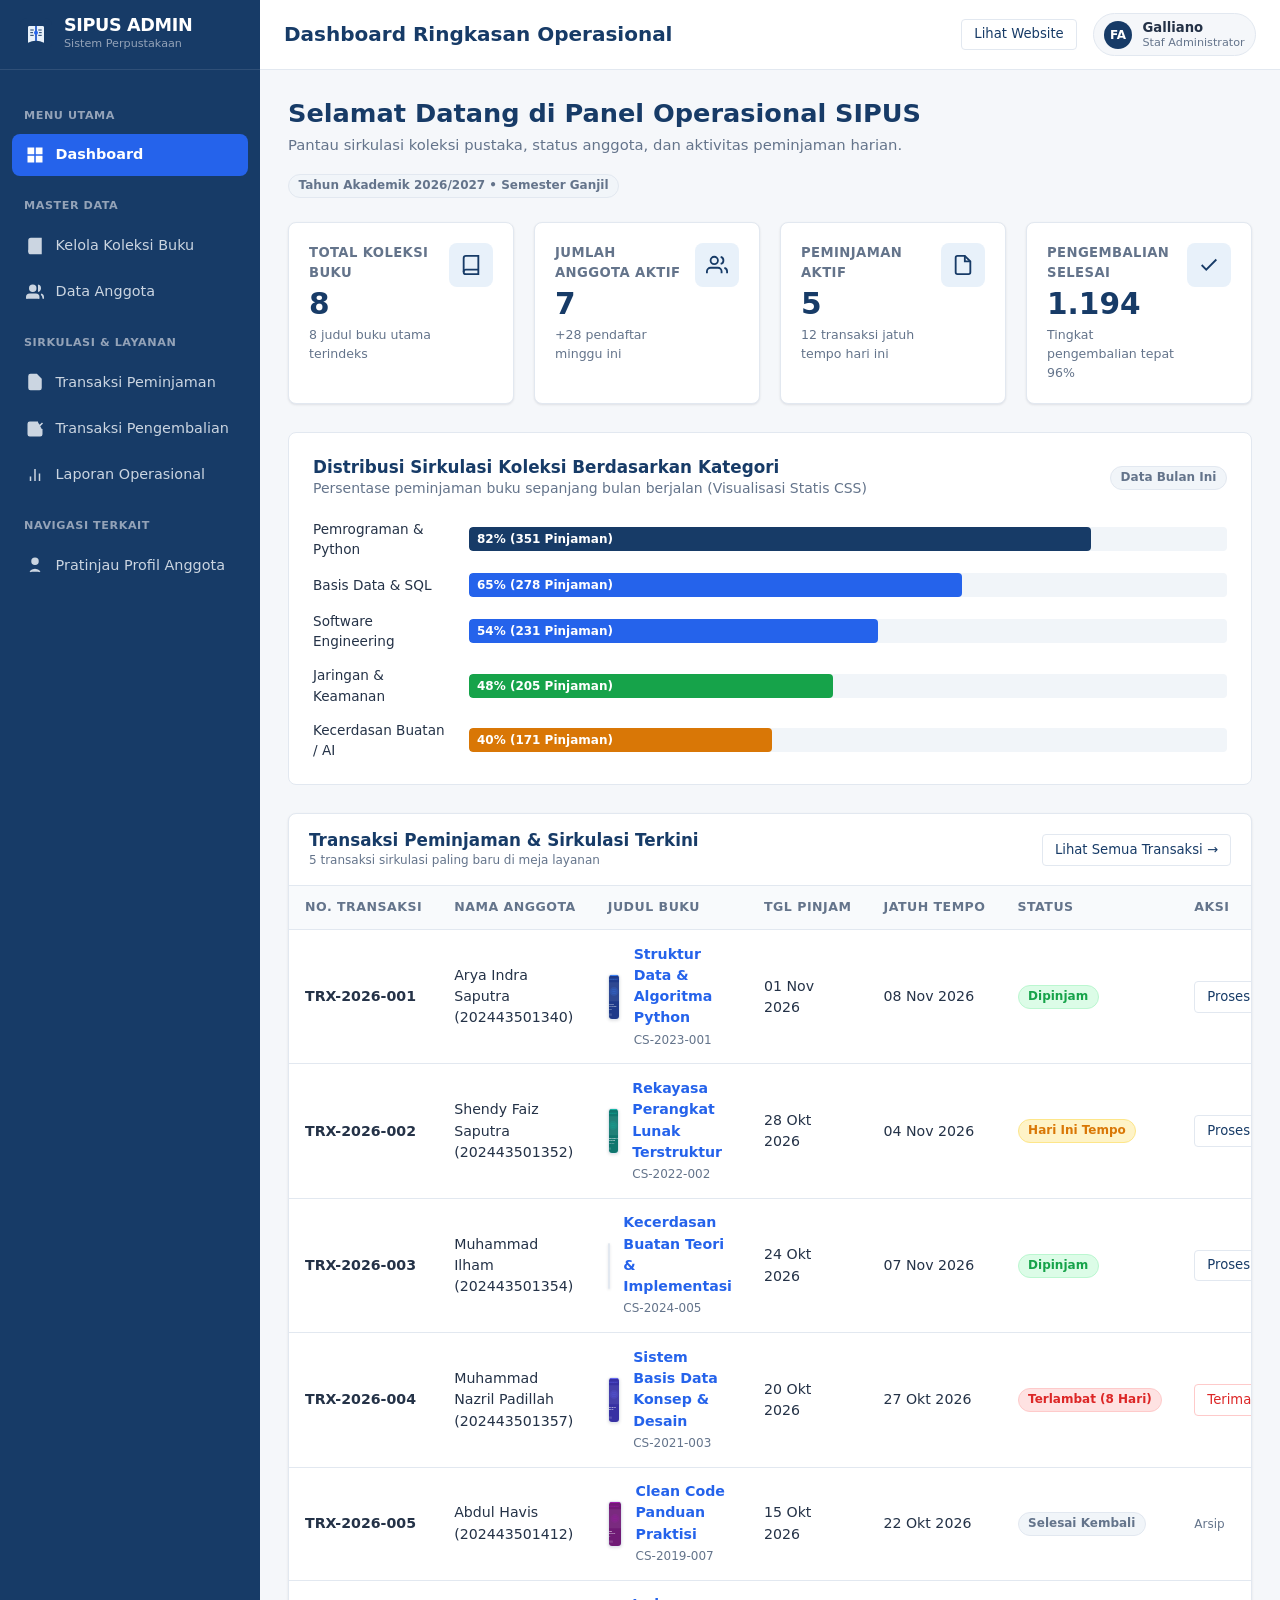
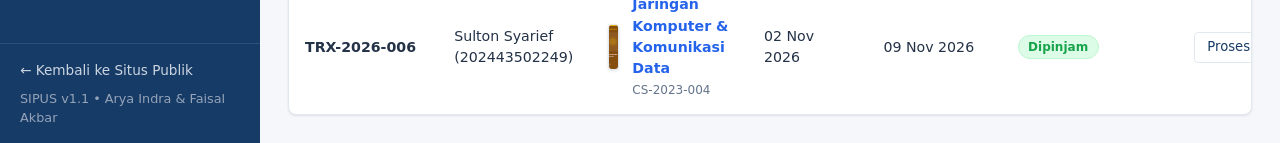
==== commit 2636305f: "ubah nama" ====
--- a/dashboard.html
+++ b/dashboard.html
@@ -78,7 +78,7 @@
           <div class="user-badge">
             <div class="user-avatar">FA</div>
             <div class="user-info">
-              <div class="user-name">Faisal Akbar</div>
+              <div class="user-name">Galliano</div>
               <div class="user-role">Staf Administrator</div>
             </div>
           </div>
